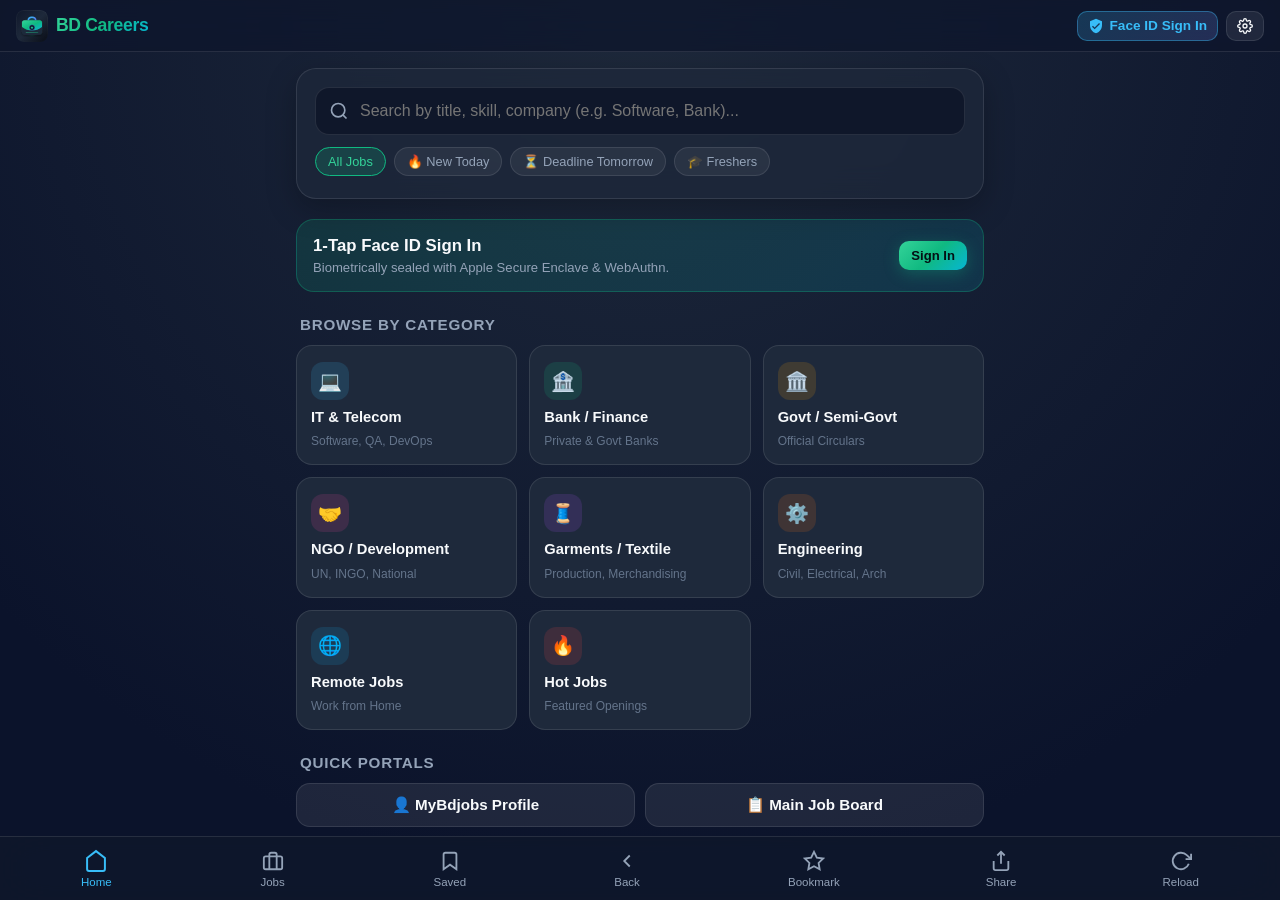
==== index.html @ 5c46d448 "feat: initial release of BD Career Hub iOS PWA with Passkey biometrics" ====
<!DOCTYPE html>
<html lang="en">
<head>
  <meta charset="UTF-8">
  <meta name="viewport" content="width=device-width, initial-scale=1.0, maximum-scale=1.0, user-scalable=no, viewport-fit=cover">
  
  <!-- Primary Meta Tags -->
  <title>BD Career Hub - BDJobs PWA</title>
  <meta name="title" content="BD Career Hub - BDJobs PWA">
  <meta name="description" content="Fast, standalone iOS Progressive Web App for BDJobs with Face ID biometric Passkey login, search filters, and offline bookmarking.">

  <!-- Apple iOS Standalone PWA Tags -->
  <meta name="apple-mobile-web-app-capable" content="yes">
  <meta name="apple-mobile-web-app-status-bar-style" content="black-translucent">
  <meta name="apple-mobile-web-app-title" content="BD Careers">
  <meta name="mobile-web-app-capable" content="yes">
  <meta name="theme-color" content="#0F172A">
  <meta name="format-detection" content="telephone=no">

  <!-- App Icons -->
  <link rel="icon" type="image/svg+xml" href="./icons/favicon.svg">
  <link rel="apple-touch-icon" href="./icons/apple-touch-icon.png">
  <link rel="apple-touch-icon" sizes="180x180" href="./icons/icon-180.png">
  <link rel="apple-touch-icon" sizes="192x192" href="./icons/icon-192.png">
  <link rel="apple-touch-icon" sizes="512x512" href="./icons/icon-512.png">
  <link rel="manifest" href="./manifest.webmanifest">

  <!-- Stylesheets -->
  <link rel="stylesheet" href="./css/app.css">
  <link rel="stylesheet" href="./css/passkey.css">
  <link rel="stylesheet" href="./css/icons.css">
</head>
<body>
  <!-- Passkey Biometric App Lock Screen Overlay -->
  <div id="passkey-lock-screen" class="passkey-lock-screen hidden">
    <div class="biometric-scanner-orb" onclick="window.appController.unlockAppWithPasskey()">
      <svg class="biometric-glyph" viewBox="0 0 256 256" fill="currentColor">
        <path d="M40 80L40 56C40 47.16 47.16 40 56 40L80 40M176 40L200 40C208.84 40 216 47.16 216 56L216 80M40 176L40 200C40 208.84 47.16 216 56 216L80 216M176 216L200 216C208.84 216 216 208.84 216 200L216 176" fill="none" stroke="currentColor" stroke-width="12" stroke-linecap="round"/>
        <line x1="88" y1="96" x2="88" y2="114" stroke="currentColor" stroke-width="10" stroke-linecap="round"/>
        <line x1="168" y1="96" x2="168" y2="114" stroke="currentColor" stroke-width="10" stroke-linecap="round"/>
        <path d="M128 104L128 140L118 140" fill="none" stroke="currentColor" stroke-width="10" stroke-linecap="round"/>
        <path d="M92 168C102 184 154 184 164 168" fill="none" stroke="currentColor" stroke-width="10" stroke-linecap="round"/>
      </svg>
    </div>
    <h2 class="lock-title">BD Career Hub Locked</h2>
    <p class="lock-subtitle">Authenticate with Apple Face ID or Passkey to access your career portal.</p>
    <button class="btn btn-primary" onclick="window.appController.unlockAppWithPasskey()">
      <span>Unlock with Face ID</span>
    </button>
  </div>

  <div class="app-container">
    <!-- Top Navigation Header -->
    <header class="app-header">
      <div class="header-left">
        <div class="app-brand-badge" onclick="window.appController.switchView('launchpad')">
          <img src="./icons/favicon.svg" alt="BD Careers" class="brand-logo-small">
          <span class="brand-title">BD Careers</span>
        </div>
      </div>
      <div class="header-right">
        <button class="header-btn header-btn-passkey" onclick="window.bdjobsAuthBridge.handle1TapPasskeyLogin()">
          <svg viewBox="0 0 24 24" width="16" height="16" fill="currentColor">
            <path d="M12 1L3 5v6c0 5.55 3.84 10.74 9 12 5.16-1.26 9-6.45 9-12V5l-9-4zm-2 16l-4-4 1.41-1.41L10 14.17l6.59-6.59L18 9l-8 8z"/>
          </svg>
          <span>Face ID Sign In</span>
        </button>
        <button class="header-btn" onclick="openSecuritySettingsModal()" title="Security & Passkeys">
          <svg viewBox="0 0 24 24" width="16" height="16" fill="none" stroke="currentColor" stroke-width="2">
            <circle cx="12" cy="12" r="3"></circle>
            <path d="M19.4 15a1.65 1.65 0 0 0 .33 1.82l.06.06a2 2 0 0 1 0 2.83 2 2 0 0 1-2.83 0l-.06-.06a1.65 1.65 0 0 0-1.82-.33 1.65 1.65 0 0 0-1 1.51V21a2 2 0 0 1-2 2 2 2 0 0 1-2-2v-.09A1.65 1.65 0 0 0 9 19.4a1.65 1.65 0 0 0-1.82.33l-.06.06a2 2 0 0 1-2.83 0 2 2 0 0 1 0-2.83l.06-.06a1.65 1.65 0 0 0 .33-1.82 1.65 1.65 0 0 0-1.51-1H3a2 2 0 0 1-2-2 2 2 0 0 1 2-2h.09A1.65 1.65 0 0 0 4.6 9a1.65 1.65 0 0 0-.33-1.82l-.06-.06a2 2 0 0 1 0-2.83 2 2 0 0 1 2.83 0l.06.06a1.65 1.65 0 0 0 1.82.33H9a1.65 1.65 0 0 0 1-1.51V3a2 2 0 0 1 2-2 2 2 0 0 1 2 2v.09a1.65 1.65 0 0 0 1 1.51 1.65 1.65 0 0 0 1.82-.33l.06-.06a2 2 0 0 1 2.83 0 2 2 0 0 1 0 2.83l-.06.06a1.65 1.65 0 0 0-.33 1.82V9a1.65 1.65 0 0 0 1.51 1H21a2 2 0 0 1 2 2 2 2 0 0 1-2 2h-.09a1.65 1.65 0 0 0-1.51 1z"></path>
          </svg>
        </button>
      </div>
    </header>

    <!-- Main Viewport Content -->
    <main class="main-viewport">
      <!-- 1. Launchpad View -->
      <section id="launchpad-view" class="view-section launchpad-container">
        <!-- iOS Installation Guide Banner (Shows when in regular Safari) -->
        <div id="ios-install-banner" class="ios-install-banner hidden">
          <div class="install-text">
            <h4>Install as iPhone App</h4>
            <p>Tap the <strong>Share</strong> button <span style="font-size:1.1rem;">􀈂</span> below and select <strong>"Add to Home Screen"</strong></p>
          </div>
          <button class="btn btn-sm btn-outline" onclick="window.pwaLifecycle.showInstallGuideModal()">Guide</button>
        </div>

        <!-- Global Search Card -->
        <div class="search-card">
          <div class="search-input-row">
            <svg class="search-icon-inside" viewBox="0 0 24 24" width="20" height="20" fill="none" stroke="currentColor" stroke-width="2">
              <circle cx="11" cy="11" r="8"></circle>
              <line x1="21" y1="21" x2="16.65" y2="16.65"></line>
            </svg>
            <input type="text" id="global-search-input" class="main-search-input" placeholder="Search by title, skill, company (e.g. Software, Bank)...">
          </div>
          
          <div class="search-filter-pills">
            <button class="filter-pill active" data-filter="all">All Jobs</button>
            <button class="filter-pill" data-filter="today">🔥 New Today</button>
            <button class="filter-pill" data-filter="deadline">⏳ Deadline Tomorrow</button>
            <button class="filter-pill" data-filter="fresher">🎓 Freshers</button>
          </div>
        </div>

        <!-- Passkey 1-Tap Login Hero Card -->
        <div class="quick-hub-banner">
          <div class="banner-text">
            <h3>1-Tap Face ID Sign In</h3>
            <p>Biometrically sealed with Apple Secure Enclave & WebAuthn.</p>
          </div>
          <button class="btn btn-sm btn-primary" onclick="window.bdjobsAuthBridge.handle1TapPasskeyLogin()">
            <span>Sign In</span>
          </button>
        </div>

        <!-- Categories Section -->
        <h3 class="section-heading">Browse by Category</h3>
        <div class="category-grid">
          <div class="category-card" data-category="it">
            <div class="cat-icon-wrap cat-it">💻</div>
            <span class="cat-name">IT & Telecom</span>
            <span class="cat-sub">Software, QA, DevOps</span>
          </div>
          <div class="category-card" data-category="bank">
            <div class="cat-icon-wrap cat-bank">🏦</div>
            <span class="cat-name">Bank / Finance</span>
            <span class="cat-sub">Private & Govt Banks</span>
          </div>
          <div class="category-card" data-category="govt">
            <div class="cat-icon-wrap cat-govt">🏛️</div>
            <span class="cat-name">Govt / Semi-Govt</span>
            <span class="cat-sub">Official Circulars</span>
          </div>
          <div class="category-card" data-category="ngo">
            <div class="cat-icon-wrap cat-ngo">🤝</div>
            <span class="cat-name">NGO / Development</span>
            <span class="cat-sub">UN, INGO, National</span>
          </div>
          <div class="category-card" data-category="garments">
            <div class="cat-icon-wrap cat-garments">🧵</div>
            <span class="cat-name">Garments / Textile</span>
            <span class="cat-sub">Production, Merchandising</span>
          </div>
          <div class="category-card" data-category="eng">
            <div class="cat-icon-wrap cat-eng">⚙️</div>
            <span class="cat-name">Engineering</span>
            <span class="cat-sub">Civil, Electrical, Arch</span>
          </div>
          <div class="category-card" data-category="remote">
            <div class="cat-icon-wrap cat-remote">🌐</div>
            <span class="cat-name">Remote Jobs</span>
            <span class="cat-sub">Work from Home</span>
          </div>
          <div class="category-card" data-category="hot">
            <div class="cat-icon-wrap cat-hot">🔥</div>
            <span class="cat-name">Hot Jobs</span>
            <span class="cat-sub">Featured Openings</span>
          </div>
        </div>

        <!-- Quick Access Hub Links -->
        <h3 class="section-heading">Quick Portals</h3>
        <div style="display: flex; gap: 10px; flex-wrap: wrap; margin-bottom: 24px;">
          <button class="btn btn-outline" style="flex: 1; min-width: 140px;" onclick="window.appController.navigateTo('https://mybdjobs.bdjobs.com/mybdjobs/')">
            👤 MyBdjobs Profile
          </button>
          <button class="btn btn-outline" style="flex: 1; min-width: 140px;" onclick="window.appController.navigateTo('https://bdjobs.com/h/jobs/')">
            📋 Main Job Board
          </button>
        </div>
      </section>

      <!-- 2. Smart Embedded Portal View (BDJobs Live Webview) -->
      <section id="portal-view" class="view-section portal-frame-container hidden">
        <div id="frame-spinner" class="frame-loading-spinner">
          <div class="spinner-ring"></div>
          <p style="font-size: 0.88rem; color: #94A3B8;">Loading BDJobs...</p>
        </div>
        <iframe id="bdjobs-frame" class="bdjobs-iframe" src="about:blank" sandbox="allow-scripts allow-same-origin allow-forms allow-popups allow-modals" allow="clipboard-read; clipboard-write"></iframe>
      </section>

      <!-- 3. Saved Jobs Bookmarks View -->
      <section id="bookmarks-view" class="view-section launchpad-container hidden">
        <div class="section-header-inline" style="display: flex; justify-content: space-between; align-items: center; margin-bottom: 16px;">
          <h2 style="font-size: 1.3rem; font-weight: 700;">Saved Bookmarks</h2>
          <span class="badge" id="saved-badge-count">0</span>
        </div>
        <div id="bookmarks-list-container" class="bookmarks-list">
          <!-- Populated by app.js -->
        </div>
      </section>
    </main>

    <!-- iOS Bottom Navigation Dock -->
    <nav class="bottom-dock">
      <button class="dock-btn active" id="dock-btn-home" onclick="window.appController.switchView('launchpad')">
        <svg viewBox="0 0 24 24" width="22" height="22" fill="none" stroke="currentColor" stroke-width="2">
          <path d="M3 9l9-7 9 7v11a2 2 0 0 1-2 2H5a2 2 0 0 1-2-2z"></path>
        </svg>
        <span>Home</span>
      </button>

      <button class="dock-btn" id="dock-btn-portal" onclick="window.appController.navigateTo('https://bdjobs.com/h/jobs/')">
        <svg viewBox="0 0 24 24" width="22" height="22" fill="none" stroke="currentColor" stroke-width="2">
          <rect x="2" y="7" width="20" height="14" rx="2" ry="2"></rect>
          <path d="M16 21V5a2 2 0 0 0-2-2h-4a2 2 0 0 0-2 2v16"></path>
        </svg>
        <span>Jobs</span>
      </button>

      <button class="dock-btn" id="dock-btn-bookmarks" onclick="window.appController.switchView('bookmarks')">
        <svg viewBox="0 0 24 24" width="22" height="22" fill="none" stroke="currentColor" stroke-width="2">
          <path d="M19 21l-7-5-7 5V5a2 2 0 0 1 2-2h10a2 2 0 0 1 2 2z"></path>
        </svg>
        <span>Saved</span>
      </button>

      <button class="dock-btn" onclick="window.appController.goBack()" title="Back">
        <svg viewBox="0 0 24 24" width="22" height="22" fill="none" stroke="currentColor" stroke-width="2">
          <polyline points="15 18 9 12 15 6"></polyline>
        </svg>
        <span>Back</span>
      </button>

      <button class="dock-btn" onclick="window.appController.saveCurrentJobBookmark()" title="Save Bookmark">
        <svg viewBox="0 0 24 24" width="22" height="22" fill="none" stroke="currentColor" stroke-width="2">
          <polygon points="12 2 15.09 8.26 22 9.27 17 14.14 18.18 21.02 12 17.77 5.82 21.02 7 14.14 2 9.27 8.91 8.26 12 2"></polygon>
        </svg>
        <span>Bookmark</span>
      </button>

      <button class="dock-btn" onclick="window.appController.shareCurrent()" title="Share">
        <svg viewBox="0 0 24 24" width="22" height="22" fill="none" stroke="currentColor" stroke-width="2">
          <path d="M4 12v8a2 2 0 0 0 2 2h12a2 2 0 0 0 2-2v-8"></path>
          <polyline points="16 6 12 2 8 6"></polyline>
          <line x1="12" y1="2" x2="12" y2="15"></line>
        </svg>
        <span>Share</span>
      </button>

      <button class="dock-btn" onclick="window.appController.reloadCurrent()" title="Reload">
        <svg viewBox="0 0 24 24" width="22" height="22" fill="none" stroke="currentColor" stroke-width="2">
          <path d="M23 4v6h-6"></path>
          <path d="M20.49 15a9 9 0 1 1-2.12-9.36L23 10"></path>
        </svg>
        <span>Reload</span>
      </button>
    </nav>
  </div>

  <!-- Modals -->

  <!-- 1. Passkey Credential Setup Modal -->
  <div id="passkey-setup-modal" class="modal-overlay hidden">
    <div class="modal-card">
      <div class="modal-header">
        <h3 class="modal-title">
          <svg viewBox="0 0 24 24" width="22" height="22" fill="#38BDF8">
            <path d="M12 1L3 5v6c0 5.55 3.84 10.74 9 12 5.16-1.26 9-6.45 9-12V5l-9-4zm-2 16l-4-4 1.41-1.41L10 14.17l6.59-6.59L18 9l-8 8z"/>
          </svg>
          Link Face ID Passkey
        </h3>
        <button class="modal-close" onclick="window.bdjobsAuthBridge.closeCredentialSetupModal()">✕</button>
      </div>
      <p style="font-size: 0.85rem; color: #94A3B8; margin-bottom: 16px; line-height: 1.45;">
        Save your MyBdjobs login once. It will be encrypted locally on your iPhone with AES-256 and sealed with Apple Face ID / Touch ID.
      </p>

      <form id="passkey-enroll-form" onsubmit="event.preventDefault(); submitPasskeyEnroll();">
        <div class="form-group">
          <label class="form-label" for="setup-bdjobs-username">BDJobs Username / Email / Mobile</label>
          <input type="text" id="setup-bdjobs-username" class="form-input" placeholder="e.g. user@email.com or 017xxxxxxxx" required autocomplete="username">
        </div>
        <div class="form-group">
          <label class="form-label" for="setup-bdjobs-password">BDJobs Password</label>
          <input type="password" id="setup-bdjobs-password" class="form-input" placeholder="••••••••" required autocomplete="current-password">
          <span class="form-hint">🔒 100% Client-Side Encryption: Never leaves your device.</span>
        </div>
        <button type="submit" class="btn btn-primary btn-full" style="margin-top: 12px;">
          <span>Register Face ID & Save</span>
        </button>
      </form>
    </div>
  </div>

  <!-- 2. Security & Passkey Management Modal -->
  <div id="security-settings-modal" class="modal-overlay hidden">
    <div class="modal-card">
      <div class="modal-header">
        <h3 class="modal-title">Security & Passkeys</h3>
        <button class="modal-close" onclick="closeSecuritySettingsModal()">✕</button>
      </div>

      <div class="form-group">
        <label class="form-label">Biometric Status</label>
        <div id="passkey-status-badge" style="font-size: 0.9rem; color: #34D399; margin-bottom: 12px;">
          <span class="status-dot green"></span> Ready
        </div>
      </div>

      <div style="display: flex; flex-direction: column; gap: 10px; margin-bottom: 18px;">
        <button class="btn btn-outline btn-full" onclick="window.bdjobsAuthBridge.openCredentialSetupModal(); closeSecuritySettingsModal();">
          🔑 Update BDJobs Credentials
        </button>
        <button class="btn btn-outline btn-full" onclick="testFaceIDBiometrics()">
          🔍 Test Face ID / Passkey
        </button>
        <button class="btn btn-outline btn-full" onclick="toggleAppLock()">
          <span id="app-lock-toggle-label">🔒 Enable App Lock</span>
        </button>
      </div>

      <p class="form-hint" style="text-align: center;">
        BD Career Hub PWA v1.0.0 • Open Source iOS Client
      </p>
    </div>
  </div>

  <!-- 3. iOS Installation Guide Modal -->
  <div id="install-guide-modal" class="modal-overlay hidden">
    <div class="modal-card">
      <div class="modal-header">
        <h3 class="modal-title">Install on iPhone</h3>
        <button class="modal-close" onclick="window.pwaLifecycle.closeInstallGuideModal()">✕</button>
      </div>
      <div style="font-size: 0.9rem; color: #CBD5E1; line-height: 1.6; display: flex; flex-direction: column; gap: 14px;">
        <div style="display: flex; gap: 12px; align-items: flex-start;">
          <span style="background: #38BDF8; color: #041014; width: 24px; height: 24px; border-radius: 50%; display: flex; align-items: center; justify-content: center; font-weight: bold; flex-shrink: 0;">1</span>
          <span>Open this page in <strong>Mobile Safari</strong> on your iPhone.</span>
        </div>
        <div style="display: flex; gap: 12px; align-items: flex-start;">
          <span style="background: #38BDF8; color: #041014; width: 24px; height: 24px; border-radius: 50%; display: flex; align-items: center; justify-content: center; font-weight: bold; flex-shrink: 0;">2</span>
          <span>Tap the <strong>Share</strong> button (the box with an upward arrow 􀈂 at the bottom of Safari).</span>
        </div>
        <div style="display: flex; gap: 12px; align-items: flex-start;">
          <span style="background: #38BDF8; color: #041014; width: 24px; height: 24px; border-radius: 50%; display: flex; align-items: center; justify-content: center; font-weight: bold; flex-shrink: 0;">3</span>
          <span>Scroll down in the share sheet and tap <strong>"Add to Home Screen"</strong>.</span>
        </div>
        <div style="display: flex; gap: 12px; align-items: flex-start;">
          <span style="background: #38BDF8; color: #041014; width: 24px; height: 24px; border-radius: 50%; display: flex; align-items: center; justify-content: center; font-weight: bold; flex-shrink: 0;">4</span>
          <span>Tap <strong>Add</strong> in the top-right corner. The app will now launch full-screen!</span>
        </div>
      </div>
      <button class="btn btn-primary btn-full" style="margin-top: 20px;" onclick="window.pwaLifecycle.closeInstallGuideModal()">
        Got It
      </button>
    </div>
  </div>

  <!-- Scripts -->
  <script src="./js/passkey.js"></script>
  <script src="./js/auth-bridge.js"></script>
  <script src="./js/app.js"></script>
  <script src="./js/pwa.js"></script>

  <script>
    // Modal Helpers
    function openSecuritySettingsModal() {
      const modal = document.getElementById('security-settings-modal');
      if (modal) {
        modal.classList.remove('hidden');
        updateSettingsUI();
      }
    }

    function closeSecuritySettingsModal() {
      const modal = document.getElementById('security-settings-modal');
      if (modal) modal.classList.add('hidden');
    }

    function updateSettingsUI() {
      const settings = window.passkeyManager.getSettings();
      const label = document.getElementById('app-lock-toggle-label');
      if (label) {
        label.textContent = settings.appLockEnabled ? '🔓 Disable App Lock' : '🔒 Enable Face ID App Lock';
      }
      window.bdjobsAuthBridge?.refreshUIState();
    }

    async function toggleAppLock() {
      const settings = window.passkeyManager.getSettings();
      if (!settings.appLockEnabled) {
        // Enrolling app lock
        try {
          if (window.passkeyManager.getPasskeys().length === 0) {
            await window.passkeyManager.registerPasskey('iPhone Face ID');
          }
          settings.appLockEnabled = true;
          window.passkeyManager.saveSettings(settings);
          window.bdjobsAuthBridge?.showToast('App Lock enabled with Face ID', 'success');
        } catch (e) {
          window.bdjobsAuthBridge?.showToast('Failed to enable Face ID Lock', 'error');
        }
      } else {
        settings.appLockEnabled = false;
        window.passkeyManager.saveSettings(settings);
        window.bdjobsAuthBridge?.showToast('App Lock disabled', 'info');
      }
      updateSettingsUI();
    }

    async function testFaceIDBiometrics() {
      try {
        const result = await window.passkeyManager.authenticatePasskey('Test Face ID / Passkey');
        if (result.success) {
          window.bdjobsAuthBridge?.showToast('🎉 Face ID verification successful!', 'success');
        }
      } catch (e) {
        window.bdjobsAuthBridge?.showToast(e.message || 'Verification cancelled', 'error');
      }
    }

    function submitPasskeyEnroll() {
      const user = document.getElementById('setup-bdjobs-username').value.trim();
      const pass = document.getElementById('setup-bdjobs-password').value;
      window.bdjobsAuthBridge.handleSaveAndEnroll(user, pass);
    }
  </script>
</body>
</html>
---- css/app.css ----
/* ==========================================================
   BD Career Hub - Core iOS PWA Styling (css/app.css)
   Tailored for iPhone Mobile Safari Standalone Mode
   ========================================================== */

:root {
  --bg-dark: #0B132B;
  --bg-surface: #0F172A;
  --bg-card: #1E293B;
  --bg-card-hover: #334155;
  --text-main: #F8FAFC;
  --text-muted: #94A3B8;
  --text-sub: #64748B;
  --primary: #10B981;
  --primary-gradient: linear-gradient(135deg, #34D399 0%, #10B981 50%, #06B6D4 100%);
  --accent: #38BDF8;
  --accent-purple: #818CF8;
  --border-glass: rgba(255, 255, 255, 0.1);
  --border-active: rgba(56, 189, 248, 0.4);
  --safe-top: env(safe-area-inset-top, 20px);
  --safe-bottom: env(safe-area-inset-bottom, 20px);
  --safe-left: env(safe-area-inset-left, 0px);
  --safe-right: env(safe-area-inset-right, 0px);
}

* {
  box-sizing: border-box;
  margin: 0;
  padding: 0;
  -webkit-font-smoothing: antialiased;
  -moz-osx-font-smoothing: grayscale;
  -webkit-tap-highlight-color: transparent;
  user-select: none;
  -webkit-user-select: none;
}

input, textarea, [contenteditable="true"] {
  user-select: text;
  -webkit-user-select: text;
}

html, body {
  width: 100%;
  height: 100%;
  overflow: hidden;
  background-color: var(--bg-dark);
  color: var(--text-main);
  font-family: -apple-system, BlinkMacSystemFont, "SF Pro Display", "SF Pro Text", "Helvetica Neue", Helvetica, Arial, sans-serif;
}

/* Base App Shell */
.app-container {
  width: 100%;
  height: 100%;
  display: flex;
  flex-direction: column;
  position: relative;
  background: radial-gradient(circle at 50% 0%, #1E293B 0%, #0B132B 80%);
}

/* ==========================================================
   Header Bar (iOS Glassmorphism with Dynamic Island padding)
   ========================================================== */
.app-header {
  width: 100%;
  padding-top: var(--safe-top);
  height: calc(var(--safe-top) + 52px);
  background: rgba(15, 23, 42, 0.82);
  backdrop-filter: blur(20px) saturate(180%);
  -webkit-backdrop-filter: blur(20px) saturate(180%);
  border-bottom: 1px solid var(--border-glass);
  display: flex;
  align-items: center;
  justify-content: space-between;
  padding-left: max(16px, var(--safe-left));
  padding-right: max(16px, var(--safe-right));
  z-index: 1000;
  position: fixed;
  top: 0;
  left: 0;
  right: 0;
}

.header-left {
  display: flex;
  align-items: center;
  gap: 10px;
}

.app-brand-badge {
  display: flex;
  align-items: center;
  gap: 8px;
  cursor: pointer;
}

.brand-title {
  font-size: 1.1rem;
  font-weight: 700;
  letter-spacing: -0.02em;
  background: var(--primary-gradient);
  -webkit-background-clip: text;
  -webkit-text-fill-color: transparent;
}

.header-right {
  display: flex;
  align-items: center;
  gap: 8px;
}

.header-btn {
  background: rgba(255, 255, 255, 0.08);
  border: 1px solid var(--border-glass);
  color: var(--text-main);
  border-radius: 10px;
  padding: 6px 10px;
  font-size: 0.85rem;
  font-weight: 600;
  display: flex;
  align-items: center;
  gap: 6px;
  cursor: pointer;
  transition: all 0.2s;
}

.header-btn:active {
  transform: scale(0.95);
  background: rgba(255, 255, 255, 0.15);
}

.header-btn-passkey {
  background: linear-gradient(135deg, rgba(56, 189, 248, 0.2) 0%, rgba(129, 140, 248, 0.2) 100%);
  border-color: rgba(56, 189, 248, 0.4);
  color: #38BDF8;
}

/* ==========================================================
   Main View Containers (Launchpad & Smart Portal View)
   ========================================================== */
.main-viewport {
  flex: 1;
  margin-top: calc(var(--safe-top) + 52px);
  margin-bottom: calc(var(--safe-bottom) + 64px);
  overflow-y: auto;
  overflow-x: hidden;
  -webkit-overflow-scrolling: touch;
  position: relative;
}

.view-section {
  width: 100%;
  height: 100%;
}

.view-section.hidden {
  display: none !important;
}

/* Launchpad Screen */
.launchpad-container {
  padding: 16px max(16px, var(--safe-right)) 32px max(16px, var(--safe-left));
  max-width: 720px;
  margin: 0 auto;
}

/* Search Bar Card */
.search-card {
  background: rgba(30, 41, 59, 0.7);
  backdrop-filter: blur(16px);
  -webkit-backdrop-filter: blur(16px);
  border: 1px solid var(--border-glass);
  border-radius: 20px;
  padding: 18px;
  margin-bottom: 20px;
  box-shadow: 0 10px 30px rgba(0, 0, 0, 0.25);
}

.search-input-row {
  position: relative;
  display: flex;
  align-items: center;
  margin-bottom: 12px;
}

.search-icon-inside {
  position: absolute;
  left: 14px;
  color: var(--text-muted);
  pointer-events: none;
}

.main-search-input {
  width: 100%;
  background: var(--bg-surface);
  border: 1px solid var(--border-glass);
  border-radius: 14px;
  padding: 14px 14px 14px 44px;
  color: var(--text-main);
  font-size: 1rem;
  outline: none;
  transition: all 0.2s;
}

.main-search-input:focus {
  border-color: var(--accent);
  box-shadow: 0 0 0 3px rgba(56, 189, 248, 0.2);
}

.search-filter-pills {
  display: flex;
  gap: 8px;
  overflow-x: auto;
  padding-bottom: 4px;
  -webkit-overflow-scrolling: touch;
  scrollbar-width: none;
}
.search-filter-pills::-webkit-scrollbar { display: none; }

.filter-pill {
  background: rgba(255, 255, 255, 0.06);
  border: 1px solid var(--border-glass);
  color: var(--text-muted);
  border-radius: 20px;
  padding: 6px 12px;
  font-size: 0.8rem;
  font-weight: 500;
  white-space: nowrap;
  cursor: pointer;
  transition: all 0.2s;
}

.filter-pill.active {
  background: rgba(16, 185, 129, 0.2);
  border-color: var(--primary);
  color: #34D399;
}

/* Quick Hub Quicklinks / Stats Banner */
.quick-hub-banner {
  background: linear-gradient(135deg, rgba(16, 185, 129, 0.15) 0%, rgba(6, 182, 212, 0.15) 100%);
  border: 1px solid rgba(16, 185, 129, 0.3);
  border-radius: 18px;
  padding: 16px;
  margin-bottom: 24px;
  display: flex;
  align-items: center;
  justify-content: space-between;
}

.banner-text h3 {
  font-size: 1.05rem;
  font-weight: 700;
  margin-bottom: 4px;
}
.banner-text p {
  font-size: 0.82rem;
  color: var(--text-muted);
}

/* Categories Grid */
.section-heading {
  font-size: 0.95rem;
  font-weight: 700;
  text-transform: uppercase;
  letter-spacing: 0.05em;
  color: var(--text-muted);
  margin-bottom: 12px;
  padding-left: 4px;
}

.category-grid {
  display: grid;
  grid-template-columns: repeat(2, 1fr);
  gap: 12px;
  margin-bottom: 24px;
}

@media (min-width: 480px) {
  .category-grid {
    grid-template-columns: repeat(3, 1fr);
  }
}

.category-card {
  background: var(--bg-card);
  border: 1px solid var(--border-glass);
  border-radius: 16px;
  padding: 16px 14px;
  display: flex;
  flex-direction: column;
  gap: 8px;
  cursor: pointer;
  transition: all 0.2s cubic-bezier(0.16, 1, 0.3, 1);
  text-align: left;
}

.category-card:active {
  transform: scale(0.96);
  background: var(--bg-card-hover);
}

.cat-icon-wrap {
  width: 38px;
  height: 38px;
  border-radius: 12px;
  display: flex;
  align-items: center;
  justify-content: center;
  font-size: 1.2rem;
}

.cat-it { background: rgba(56, 189, 248, 0.15); color: #38BDF8; }
.cat-bank { background: rgba(16, 185, 129, 0.15); color: #34D399; }
.cat-govt { background: rgba(245, 158, 11, 0.15); color: #FBBF24; }
.cat-ngo { background: rgba(236, 72, 153, 0.15); color: #F472B6; }
.cat-garments { background: rgba(168, 85, 247, 0.15); color: #C084FC; }
.cat-eng { background: rgba(249, 115, 22, 0.15); color: #FB923C; }
.cat-remote { background: rgba(14, 165, 233, 0.15); color: #38BDF8; }
.cat-hot { background: rgba(239, 68, 68, 0.15); color: #F87171; }

.cat-name {
  font-size: 0.92rem;
  font-weight: 600;
  color: var(--text-main);
  line-height: 1.25;
}

.cat-sub {
  font-size: 0.75rem;
  color: var(--text-sub);
}

/* ==========================================================
   Smart Embedded Portal Viewer (BDJobs iframe container)
   ========================================================== */
.portal-frame-container {
  width: 100%;
  height: 100%;
  position: relative;
  background: #FFFFFF;
}

.bdjobs-iframe {
  width: 100%;
  height: 100%;
  border: none;
  background: #FFFFFF;
}

/* Loading Overlay for Frame */
.frame-loading-spinner {
  position: absolute;
  inset: 0;
  background: var(--bg-dark);
  display: flex;
  flex-direction: column;
  align-items: center;
  justify-content: center;
  z-index: 50;
  transition: opacity 0.3s;
}

.frame-loading-spinner.hidden {
  opacity: 0;
  pointer-events: none;
}

.spinner-ring {
  width: 44px;
  height: 44px;
  border: 3px solid rgba(56, 189, 248, 0.2);
  border-top-color: var(--accent);
  border-radius: 50%;
  animation: spin 0.8s linear infinite;
  margin-bottom: 16px;
}

@keyframes spin {
  to { transform: rotate(360deg); }
}

/* ==========================================================
   iOS Bottom Navigation Dock (Dedicated On-Screen Controls)
   ========================================================== */
.bottom-dock {
  position: fixed;
  bottom: 0;
  left: 0;
  right: 0;
  height: calc(var(--safe-bottom) + 64px);
  padding-bottom: var(--safe-bottom);
  background: rgba(15, 23, 42, 0.88);
  backdrop-filter: blur(24px) saturate(180%);
  -webkit-backdrop-filter: blur(24px) saturate(180%);
  border-top: 1px solid var(--border-glass);
  display: flex;
  align-items: center;
  justify-content: space-around;
  padding-left: max(8px, var(--safe-left));
  padding-right: max(8px, var(--safe-right));
  z-index: 1000;
}

.dock-btn {
  background: none;
  border: none;
  color: var(--text-muted);
  display: flex;
  flex-direction: column;
  align-items: center;
  justify-content: center;
  gap: 4px;
  padding: 8px 12px;
  font-size: 0.72rem;
  font-weight: 500;
  cursor: pointer;
  transition: all 0.2s;
  border-radius: 12px;
  min-width: 54px;
}

.dock-btn svg {
  transition: transform 0.2s;
}

.dock-btn:active {
  transform: scale(0.9);
  color: var(--text-main);
}

.dock-btn.active {
  color: var(--accent);
}

.dock-btn.active svg {
  transform: scale(1.08);
}

/* Install PWA Prompt Banner (For Mobile Safari non-standalone) */
.ios-install-banner {
  background: rgba(30, 41, 59, 0.9);
  backdrop-filter: blur(16px);
  border: 1px solid rgba(56, 189, 248, 0.3);
  border-radius: 18px;
  padding: 14px 16px;
  margin-bottom: 20px;
  display: flex;
  align-items: center;
  justify-content: space-between;
  gap: 12px;
  animation: fadeIn 0.4s ease-out;
}

.ios-install-banner.hidden {
  display: none !important;
}

.install-text h4 {
  font-size: 0.9rem;
  font-weight: 700;
  color: #38BDF8;
  margin-bottom: 2px;
}

.install-text p {
  font-size: 0.78rem;
  color: var(--text-muted);
}

/* Button Presets */
.btn {
  display: inline-flex;
  align-items: center;
  justify-content: center;
  gap: 8px;
  padding: 12px 20px;
  border-radius: 14px;
  font-size: 0.95rem;
  font-weight: 600;
  cursor: pointer;
  border: none;
  transition: all 0.2s;
  text-decoration: none;
}

.btn-primary {
  background: var(--primary-gradient);
  color: #041014;
  box-shadow: 0 4px 16px rgba(16, 185, 129, 0.3);
}

.btn-primary:active {
  transform: scale(0.97);
  box-shadow: 0 2px 8px rgba(16, 185, 129, 0.2);
}

.btn-outline {
  background: rgba(255, 255, 255, 0.08);
  border: 1px solid var(--border-glass);
  color: var(--text-main);
}

.btn-sm {
  padding: 7px 12px;
  font-size: 0.82rem;
  border-radius: 10px;
}

.btn-full {
  width: 100%;
}

/* Bookmarks List */
.bookmarks-list {
  display: flex;
  flex-direction: column;
  gap: 12px;
  margin-top: 16px;
}

.bookmark-item {
  background: var(--bg-card);
  border: 1px solid var(--border-glass);
  border-radius: 16px;
  padding: 14px 16px;
  display: flex;
  align-items: center;
  justify-content: space-between;
  gap: 12px;
}

.job-title {
  font-size: 0.95rem;
  font-weight: 600;
  color: var(--text-main);
  margin-bottom: 2px;
}

.company-name {
  font-size: 0.82rem;
  color: #38BDF8;
}

.job-meta {
  font-size: 0.74rem;
  color: var(--text-sub);
}

.badge {
  background: rgba(56, 189, 248, 0.2);
  color: #38BDF8;
  padding: 2px 8px;
  border-radius: 10px;
  font-size: 0.75rem;
  font-weight: 600;
}

.empty-state {
  padding: 32px 16px;
  text-align: center;
  color: var(--text-sub);
  font-size: 0.88rem;
}
---- css/passkey.css ----
/* ==========================================================
   BD Career Hub - Passkey & Biometric Styles (css/passkey.css)
   Apple HIG inspired Face ID sheets, quickfill bar & dialogs
   ========================================================== */

/* Fullscreen Passkey App Lock Screen */
.passkey-lock-screen {
  position: fixed;
  inset: 0;
  z-index: 99999;
  background: radial-gradient(circle at 50% 30%, #1E293B 0%, #0F172A 60%, #050811 100%);
  display: flex;
  flex-direction: column;
  align-items: center;
  justify-content: center;
  padding: 24px;
  text-align: center;
  transition: opacity 0.3s cubic-bezier(0.4, 0, 0.2, 1), visibility 0.3s;
}

.passkey-lock-screen.hidden {
  opacity: 0;
  visibility: hidden;
  pointer-events: none;
}

/* Face ID Biometric Glyph with Pulse Animation */
.biometric-scanner-orb {
  position: relative;
  width: 110px;
  height: 110px;
  border-radius: 32px;
  background: rgba(30, 41, 59, 0.8);
  border: 1.5px solid rgba(56, 189, 248, 0.3);
  display: flex;
  align-items: center;
  justify-content: center;
  margin-bottom: 28px;
  box-shadow: 0 0 40px rgba(16, 185, 129, 0.15), inset 0 1px 1px rgba(255, 255, 255, 0.2);
  cursor: pointer;
  -webkit-tap-highlight-color: transparent;
}

.biometric-scanner-orb::before {
  content: '';
  position: absolute;
  inset: -6px;
  border-radius: 38px;
  border: 2px solid transparent;
  border-top-color: #38BDF8;
  border-right-color: #34D399;
  animation: orbSpin 3s linear infinite;
  opacity: 0.7;
}

@keyframes orbSpin {
  0% { transform: rotate(0deg); }
  100% { transform: rotate(360deg); }
}

.biometric-glyph {
  width: 58px;
  height: 58px;
  color: #38BDF8;
  animation: glyphPulse 2s ease-in-out infinite alternate;
}

@keyframes glyphPulse {
  0% { transform: scale(0.96); opacity: 0.85; }
  100% { transform: scale(1.04); opacity: 1; filter: drop-shadow(0 0 12px rgba(56, 189, 248, 0.6)); }
}

.lock-title {
  font-size: 1.5rem;
  font-weight: 700;
  color: #F8FAFC;
  margin: 0 0 8px 0;
  letter-spacing: -0.02em;
}

.lock-subtitle {
  font-size: 0.95rem;
  color: #94A3B8;
  margin: 0 0 32px 0;
  max-width: 280px;
  line-height: 1.45;
}

/* Floating iOS QuickFill Credential HUD */
.ios-quickfill-bar {
  position: fixed;
  bottom: calc(env(safe-area-inset-bottom, 20px) + 72px);
  left: 12px;
  right: 12px;
  z-index: 9000;
  background: rgba(15, 23, 42, 0.92);
  backdrop-filter: blur(24px) saturate(180%);
  -webkit-backdrop-filter: blur(24px) saturate(180%);
  border: 1px solid rgba(56, 189, 248, 0.35);
  border-radius: 20px;
  padding: 12px 16px;
  box-shadow: 0 12px 36px rgba(0, 0, 0, 0.5), 0 0 20px rgba(16, 185, 129, 0.2);
  animation: slideUpBar 0.35s cubic-bezier(0.16, 1, 0.3, 1);
}

@keyframes slideUpBar {
  from { transform: translateY(100%) scale(0.95); opacity: 0; }
  to { transform: translateY(0) scale(1); opacity: 1; }
}

.quickfill-header {
  display: flex;
  align-items: center;
  justify-content: space-between;
  margin-bottom: 10px;
}

.quickfill-badge {
  display: inline-flex;
  align-items: center;
  gap: 6px;
  font-size: 0.75rem;
  font-weight: 600;
  color: #34D399;
  text-transform: uppercase;
  letter-spacing: 0.04em;
}

.quickfill-close {
  background: none;
  border: none;
  color: #94A3B8;
  font-size: 1.1rem;
  cursor: pointer;
  padding: 2px 6px;
  border-radius: 50%;
}

.quickfill-actions {
  display: flex;
  gap: 8px;
  flex-wrap: wrap;
}

.btn-quickfill {
  flex: 1;
  min-width: 120px;
  background: rgba(30, 41, 59, 0.9);
  color: #E2E8F0;
  border: 1px solid rgba(255, 255, 255, 0.12);
  border-radius: 12px;
  padding: 9px 12px;
  font-size: 0.85rem;
  display: flex;
  align-items: center;
  justify-content: center;
  cursor: pointer;
  transition: all 0.2s;
}

.btn-quickfill:active {
  background: #334155;
  transform: scale(0.97);
}

/* Modals & Dialogs */
.modal-overlay {
  position: fixed;
  inset: 0;
  z-index: 10000;
  background: rgba(0, 0, 0, 0.7);
  backdrop-filter: blur(12px);
  -webkit-backdrop-filter: blur(12px);
  display: flex;
  align-items: center;
  justify-content: center;
  padding: 16px;
  animation: fadeIn 0.2s ease-out;
}

.modal-overlay.hidden {
  display: none !important;
}

.modal-card {
  width: 100%;
  max-width: 440px;
  background: #1E293B;
  border: 1px solid rgba(255, 255, 255, 0.12);
  border-radius: 24px;
  padding: 24px;
  box-shadow: 0 20px 48px rgba(0, 0, 0, 0.6);
  max-height: 90vh;
  overflow-y: auto;
  -webkit-overflow-scrolling: touch;
}

.modal-header {
  display: flex;
  align-items: center;
  justify-content: space-between;
  margin-bottom: 16px;
}

.modal-title {
  font-size: 1.25rem;
  font-weight: 700;
  color: #F8FAFC;
  display: flex;
  align-items: center;
  gap: 10px;
}

.modal-close {
  background: rgba(255, 255, 255, 0.08);
  border: none;
  color: #94A3B8;
  width: 32px;
  height: 32px;
  border-radius: 50%;
  cursor: pointer;
  display: flex;
  align-items: center;
  justify-content: center;
  font-size: 1rem;
}

/* Form Styles */
.form-group {
  margin-bottom: 16px;
  text-align: left;
}

.form-label {
  display: block;
  font-size: 0.85rem;
  font-weight: 600;
  color: #CBD5E1;
  margin-bottom: 6px;
}

.form-input {
  width: 100%;
  background: #0F172A;
  border: 1px solid rgba(255, 255, 255, 0.15);
  border-radius: 12px;
  padding: 12px 14px;
  color: #F8FAFC;
  font-size: 0.95rem;
  box-sizing: border-box;
  outline: none;
  transition: border-color 0.2s, box-shadow 0.2s;
}

.form-input:focus {
  border-color: #38BDF8;
  box-shadow: 0 0 0 3px rgba(56, 189, 248, 0.2);
}

.form-hint {
  font-size: 0.75rem;
  color: #64748B;
  margin-top: 4px;
  line-height: 1.4;
}

/* Toast Notifications */
.toast-container {
  position: fixed;
  top: calc(env(safe-area-inset-top, 20px) + 60px);
  left: 50%;
  transform: translateX(-50%);
  z-index: 100000;
  display: flex;
  flex-direction: column;
  gap: 8px;
  pointer-events: none;
  width: calc(100% - 32px);
  max-width: 360px;
}

.toast-item {
  background: rgba(15, 23, 42, 0.94);
  backdrop-filter: blur(16px);
  border-radius: 16px;
  padding: 12px 16px;
  display: flex;
  align-items: center;
  gap: 12px;
  color: #F8FAFC;
  font-size: 0.88rem;
  box-shadow: 0 10px 30px rgba(0, 0, 0, 0.4);
  opacity: 0;
  transform: translateY(-12px) scale(0.96);
  transition: all 0.25s cubic-bezier(0.16, 1, 0.3, 1);
}

.toast-item.toast-show {
  opacity: 1;
  transform: translateY(0) scale(1);
}

.toast-success { border: 1px solid rgba(16, 185, 129, 0.4); }
.toast-error { border: 1px solid rgba(239, 68, 68, 0.4); }
.toast-info { border: 1px solid rgba(56, 189, 248, 0.4); }

.toast-icon {
  font-weight: bold;
  font-size: 1rem;
}
.toast-success .toast-icon { color: #34D399; }
.toast-error .toast-icon { color: #F87171; }
.toast-info .toast-icon { color: #38BDF8; }
---- css/icons.css ----
/* ==========================================================
   BD Career Hub - Icon Utilities & Glyphs (css/icons.css)
   ========================================================== */

.icon {
  display: inline-block;
  width: 1.25em;
  height: 1.25em;
  vertical-align: -0.15em;
  fill: currentColor;
}

.brand-logo-small {
  width: 32px;
  height: 32px;
  border-radius: 8px;
}

.status-dot {
  display: inline-block;
  width: 8px;
  height: 8px;
  border-radius: 50%;
  margin-right: 4px;
}

.status-dot.green {
  background-color: #10B981;
  box-shadow: 0 0 8px #10B981;
}

.status-dot.orange {
  background-color: #F59E0B;
  box-shadow: 0 0 8px #F59E0B;
}

.status-dot.blue {
  background-color: #38BDF8;
  box-shadow: 0 0 8px #38BDF8;
}
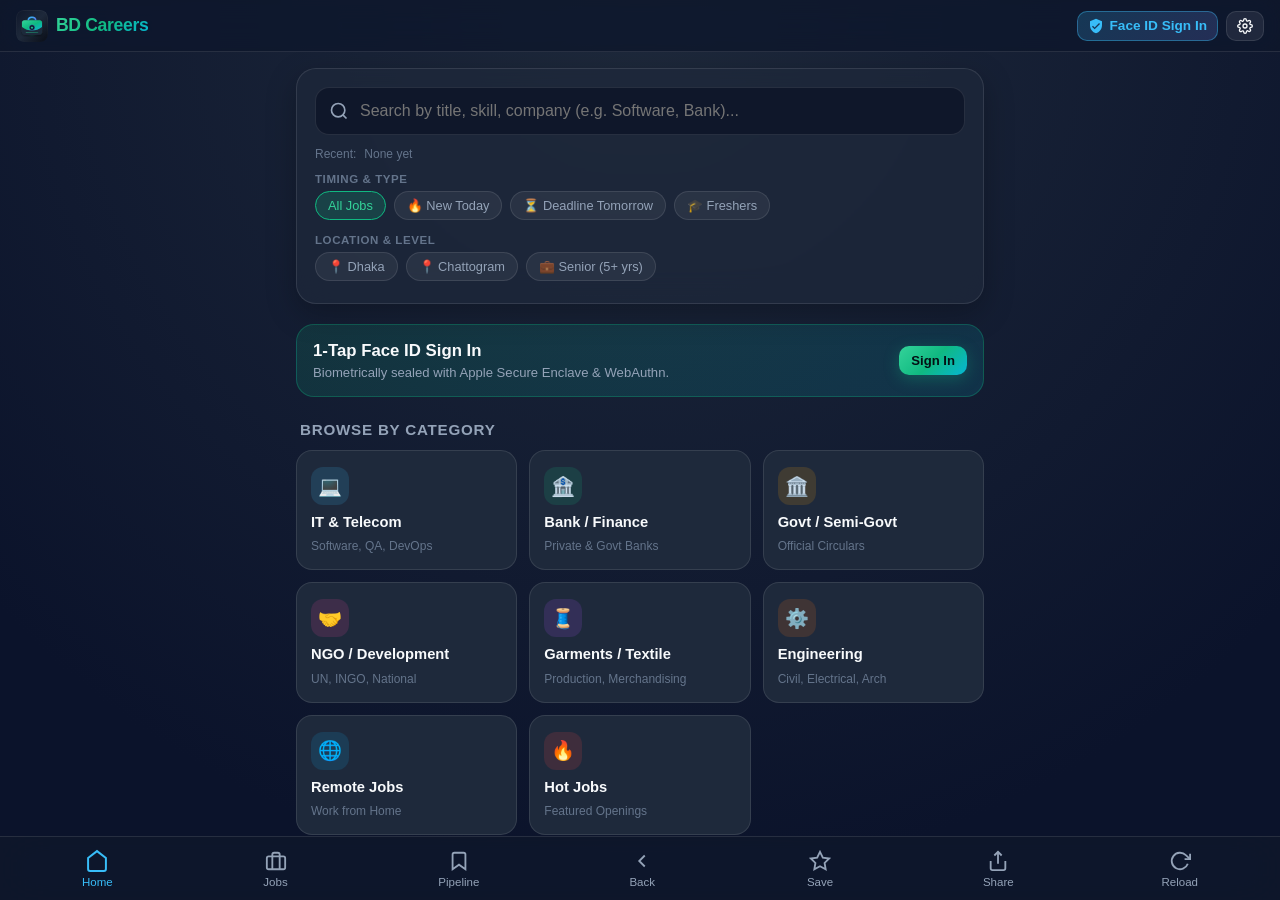
==== commit 81ae91bc: "feat: enhance iOS PWA with career pipeline, notes, search history, progress bar, minimizable Face ID" ====
--- a/index.html
+++ b/index.html
@@ -7,7 +7,7 @@
   <!-- Primary Meta Tags -->
   <title>BD Career Hub - BDJobs PWA</title>
   <meta name="title" content="BD Career Hub - BDJobs PWA">
-  <meta name="description" content="Fast, standalone iOS Progressive Web App for BDJobs with Face ID biometric Passkey login, search filters, and offline bookmarking.">
+  <meta name="description" content="Fast, standalone iOS Progressive Web App for BDJobs with Face ID biometric Passkey login, search filters, application pipeline, and offline bookmarking.">
 
   <!-- Apple iOS Standalone PWA Tags -->
   <meta name="apple-mobile-web-app-capable" content="yes">
@@ -31,6 +31,9 @@
   <link rel="stylesheet" href="./css/icons.css">
 </head>
 <body>
+  <!-- Top Animated Loading Bar -->
+  <div id="top-progress-bar" class="top-progress-bar"></div>
+
   <!-- Passkey Biometric App Lock Screen Overlay -->
   <div id="passkey-lock-screen" class="passkey-lock-screen hidden">
     <div class="biometric-scanner-orb" onclick="window.appController.unlockAppWithPasskey()">
@@ -44,9 +47,15 @@
     </div>
     <h2 class="lock-title">BD Career Hub Locked</h2>
     <p class="lock-subtitle">Authenticate with Apple Face ID or Passkey to access your career portal.</p>
-    <button class="btn btn-primary" onclick="window.appController.unlockAppWithPasskey()">
-      <span>Unlock with Face ID</span>
-    </button>
+    
+    <div style="display: flex; gap: 10px; flex-direction: column; width: 100%; max-width: 280px;">
+      <button class="btn btn-primary btn-full" onclick="window.appController.unlockAppWithPasskey()">
+        <span>Unlock with Face ID</span>
+      </button>
+      <button class="btn btn-outline btn-full btn-sm" onclick="promptPINUnlock()">
+        <span>Use Security PIN</span>
+      </button>
+    </div>
   </div>
 
   <div class="app-container">
@@ -65,7 +74,7 @@
           </svg>
           <span>Face ID Sign In</span>
         </button>
-        <button class="header-btn" onclick="openSecuritySettingsModal()" title="Security & Passkeys">
+        <button class="header-btn" onclick="openSecuritySettingsModal()" title="Settings & Security">
           <svg viewBox="0 0 24 24" width="16" height="16" fill="none" stroke="currentColor" stroke-width="2">
             <circle cx="12" cy="12" r="3"></circle>
             <path d="M19.4 15a1.65 1.65 0 0 0 .33 1.82l.06.06a2 2 0 0 1 0 2.83 2 2 0 0 1-2.83 0l-.06-.06a1.65 1.65 0 0 0-1.82-.33 1.65 1.65 0 0 0-1 1.51V21a2 2 0 0 1-2 2 2 2 0 0 1-2-2v-.09A1.65 1.65 0 0 0 9 19.4a1.65 1.65 0 0 0-1.82.33l-.06.06a2 2 0 0 1-2.83 0 2 2 0 0 1 0-2.83l.06-.06a1.65 1.65 0 0 0 .33-1.82 1.65 1.65 0 0 0-1.51-1H3a2 2 0 0 1-2-2 2 2 0 0 1 2-2h.09A1.65 1.65 0 0 0 4.6 9a1.65 1.65 0 0 0-.33-1.82l-.06-.06a2 2 0 0 1 0-2.83 2 2 0 0 1 2.83 0l.06.06a1.65 1.65 0 0 0 1.82.33H9a1.65 1.65 0 0 0 1-1.51V3a2 2 0 0 1 2-2 2 2 0 0 1 2 2v.09a1.65 1.65 0 0 0 1 1.51 1.65 1.65 0 0 0 1.82-.33l.06-.06a2 2 0 0 1 2.83 0 2 2 0 0 1 0 2.83l-.06.06a1.65 1.65 0 0 0-.33 1.82V9a1.65 1.65 0 0 0 1.51 1H21a2 2 0 0 1 2 2 2 2 0 0 1-2 2h-.09a1.65 1.65 0 0 0-1.51 1z"></path>
@@ -78,11 +87,11 @@
     <main class="main-viewport">
       <!-- 1. Launchpad View -->
       <section id="launchpad-view" class="view-section launchpad-container">
-        <!-- iOS Installation Guide Banner (Shows when in regular Safari) -->
+        <!-- iOS Installation Guide Banner -->
         <div id="ios-install-banner" class="ios-install-banner hidden">
           <div class="install-text">
             <h4>Install as iPhone App</h4>
-            <p>Tap the <strong>Share</strong> button <span style="font-size:1.1rem;">􀈂</span> below and select <strong>"Add to Home Screen"</strong></p>
+            <p>Tap <strong>Share</strong> 􀈂 below and select <strong>"Add to Home Screen"</strong></p>
           </div>
           <button class="btn btn-sm btn-outline" onclick="window.pwaLifecycle.showInstallGuideModal()">Guide</button>
         </div>
@@ -97,11 +106,23 @@
             <input type="text" id="global-search-input" class="main-search-input" placeholder="Search by title, skill, company (e.g. Software, Bank)...">
           </div>
           
+          <!-- Recent Searches List -->
+          <div id="recent-searches-list" class="recent-searches-row"></div>
+
+          <!-- Quick Filters -->
+          <div class="filter-group-title">Timing & Type</div>
           <div class="search-filter-pills">
             <button class="filter-pill active" data-filter="all">All Jobs</button>
             <button class="filter-pill" data-filter="today">🔥 New Today</button>
             <button class="filter-pill" data-filter="deadline">⏳ Deadline Tomorrow</button>
             <button class="filter-pill" data-filter="fresher">🎓 Freshers</button>
+          </div>
+
+          <div class="filter-group-title">Location & Level</div>
+          <div class="search-filter-pills">
+            <button class="filter-pill" data-filter="dhaka">📍 Dhaka</button>
+            <button class="filter-pill" data-filter="chattogram">📍 Chattogram</button>
+            <button class="filter-pill" data-filter="senior">💼 Senior (5+ yrs)</button>
           </div>
         </div>
 
@@ -171,6 +192,13 @@
             📋 Main Job Board
           </button>
         </div>
+
+        <!-- Footer Notice -->
+        <div style="text-align: center; padding-top: 12px;">
+          <button class="btn btn-sm btn-outline" style="font-size: 0.76rem; border: none; color: #64748B;" onclick="openAboutModal()">
+            ⚖️ About & Open Source Legal Notice
+          </button>
+        </div>
       </section>
 
       <!-- 2. Smart Embedded Portal View (BDJobs Live Webview) -->
@@ -182,12 +210,23 @@
         <iframe id="bdjobs-frame" class="bdjobs-iframe" src="about:blank" sandbox="allow-scripts allow-same-origin allow-forms allow-popups allow-modals" allow="clipboard-read; clipboard-write"></iframe>
       </section>
 
-      <!-- 3. Saved Jobs Bookmarks View -->
+      <!-- 3. Saved Jobs Bookmarks & Application Tracker View -->
       <section id="bookmarks-view" class="view-section launchpad-container hidden">
-        <div class="section-header-inline" style="display: flex; justify-content: space-between; align-items: center; margin-bottom: 16px;">
-          <h2 style="font-size: 1.3rem; font-weight: 700;">Saved Bookmarks</h2>
+        <div class="section-header-inline" style="display: flex; justify-content: space-between; align-items: center; margin-bottom: 12px;">
+          <h2 style="font-size: 1.3rem; font-weight: 700;">Career Pipeline</h2>
           <span class="badge" id="saved-badge-count">0</span>
         </div>
+
+        <!-- Pipeline Status Tabs -->
+        <div class="pipeline-tabs">
+          <button class="pipeline-tab active" id="tab-all" onclick="window.appController.filterPipelineTab('all')">All</button>
+          <button class="pipeline-tab" id="tab-saved" onclick="window.appController.filterPipelineTab('saved')">📁 Saved</button>
+          <button class="pipeline-tab" id="tab-applied" onclick="window.appController.filterPipelineTab('applied')">📝 Applied</button>
+          <button class="pipeline-tab" id="tab-interview" onclick="window.appController.filterPipelineTab('interview')">💬 Interview</button>
+          <button class="pipeline-tab" id="tab-offer" onclick="window.appController.filterPipelineTab('offer')">🎉 Offer</button>
+          <button class="pipeline-tab" id="tab-archived" onclick="window.appController.filterPipelineTab('archived')">📦 Archived</button>
+        </div>
+
         <div id="bookmarks-list-container" class="bookmarks-list">
           <!-- Populated by app.js -->
         </div>
@@ -215,7 +254,7 @@
         <svg viewBox="0 0 24 24" width="22" height="22" fill="none" stroke="currentColor" stroke-width="2">
           <path d="M19 21l-7-5-7 5V5a2 2 0 0 1 2-2h10a2 2 0 0 1 2 2z"></path>
         </svg>
-        <span>Saved</span>
+        <span>Pipeline</span>
       </button>
 
       <button class="dock-btn" onclick="window.appController.goBack()" title="Back">
@@ -229,7 +268,7 @@
         <svg viewBox="0 0 24 24" width="22" height="22" fill="none" stroke="currentColor" stroke-width="2">
           <polygon points="12 2 15.09 8.26 22 9.27 17 14.14 18.18 21.02 12 17.77 5.82 21.02 7 14.14 2 9.27 8.91 8.26 12 2"></polygon>
         </svg>
-        <span>Bookmark</span>
+        <span>Save</span>
       </button>
 
       <button class="dock-btn" onclick="window.appController.shareCurrent()" title="Share">
@@ -266,7 +305,7 @@
         <button class="modal-close" onclick="window.bdjobsAuthBridge.closeCredentialSetupModal()">✕</button>
       </div>
       <p style="font-size: 0.85rem; color: #94A3B8; margin-bottom: 16px; line-height: 1.45;">
-        Save your MyBdjobs login once. It will be encrypted locally on your iPhone with AES-256 and sealed with Apple Face ID / Touch ID.
+        Save your MyBdjobs login once. It will be encrypted locally on your iPhone with AES-256 and sealed with Apple Face ID.
       </p>
 
       <form id="passkey-enroll-form" onsubmit="event.preventDefault(); submitPasskeyEnroll();">
@@ -286,7 +325,7 @@
     </div>
   </div>
 
-  <!-- 2. Security & Passkey Management Modal -->
+  <!-- 2. Security & Passkey Settings Modal -->
   <div id="security-settings-modal" class="modal-overlay hidden">
     <div class="modal-card">
       <div class="modal-header">
@@ -301,6 +340,17 @@
         </div>
       </div>
 
+      <div class="form-group">
+        <label class="form-label">Auto-Lock Timer</label>
+        <select id="auto-lock-select" class="form-select" onchange="changeAutoLockTimer(this.value)">
+          <option value="0">Immediately on Leaving App</option>
+          <option value="1">After 1 Minute</option>
+          <option value="5" selected>After 5 Minutes</option>
+          <option value="15">After 15 Minutes</option>
+          <option value="-1">Never</option>
+        </select>
+      </div>
+
       <div style="display: flex; flex-direction: column; gap: 10px; margin-bottom: 18px;">
         <button class="btn btn-outline btn-full" onclick="window.bdjobsAuthBridge.openCredentialSetupModal(); closeSecuritySettingsModal();">
           🔑 Update BDJobs Credentials
@@ -308,18 +358,48 @@
         <button class="btn btn-outline btn-full" onclick="testFaceIDBiometrics()">
           🔍 Test Face ID / Passkey
         </button>
+        <button class="btn btn-outline btn-full" onclick="enrollPINFallback()">
+          🔢 Setup Security PIN Fallback
+        </button>
         <button class="btn btn-outline btn-full" onclick="toggleAppLock()">
           <span id="app-lock-toggle-label">🔒 Enable App Lock</span>
         </button>
       </div>
 
       <p class="form-hint" style="text-align: center;">
-        BD Career Hub PWA v1.0.0 • Open Source iOS Client
+        BD Career Hub PWA v1.1.0 • Open Source iOS Client
       </p>
     </div>
   </div>
 
-  <!-- 3. iOS Installation Guide Modal -->
+  <!-- 3. About & Open Source Legal Notice Modal -->
+  <div id="about-legal-modal" class="modal-overlay hidden">
+    <div class="modal-card">
+      <div class="modal-header">
+        <h3 class="modal-title">About BD Career Hub</h3>
+        <button class="modal-close" onclick="closeAboutModal()">✕</button>
+      </div>
+      <div style="font-size: 0.88rem; color: #CBD5E1; line-height: 1.6; display: flex; flex-direction: column; gap: 12px;">
+        <p><strong>BD Career Hub</strong> is a free, independent, open-source Progressive Web App designed to provide a fast, standalone iOS experience for job seekers.</p>
+        
+        <div style="background: rgba(15, 23, 42, 0.8); border: 1px solid rgba(255,255,255,0.1); border-radius: 12px; padding: 12px;">
+          <h4 style="font-size: 0.82rem; color: #38BDF8; margin-bottom: 4px; text-transform: uppercase;">Legal Notice & Disclaimer</h4>
+          <p style="font-size: 0.78rem; color: #94A3B8;">
+            This application is an independent client wrapper and is not affiliated, associated, authorized, endorsed by, or in any way officially connected with BDJobs.com Ltd. All trademarks and brand names are the property of their respective owners.
+          </p>
+        </div>
+
+        <p style="font-size: 0.82rem; color: #94A3B8;">
+          ⚖️ Released under the <strong>MIT License</strong>. Zero tracking, zero ads, 100% client-side security.
+        </p>
+      </div>
+      <button class="btn btn-primary btn-full" style="margin-top: 16px;" onclick="closeAboutModal()">
+        Understood
+      </button>
+    </div>
+  </div>
+
+  <!-- 4. iOS Installation Guide Modal -->
   <div id="install-guide-modal" class="modal-overlay hidden">
     <div class="modal-card">
       <div class="modal-header">
@@ -341,7 +421,7 @@
         </div>
         <div style="display: flex; gap: 12px; align-items: flex-start;">
           <span style="background: #38BDF8; color: #041014; width: 24px; height: 24px; border-radius: 50%; display: flex; align-items: center; justify-content: center; font-weight: bold; flex-shrink: 0;">4</span>
-          <span>Tap <strong>Add</strong> in the top-right corner. The app will now launch full-screen!</span>
+          <span>Tap <strong>Add</strong> in the top-right corner. The app will launch full-screen!</span>
         </div>
       </div>
       <button class="btn btn-primary btn-full" style="margin-top: 20px;" onclick="window.pwaLifecycle.closeInstallGuideModal()">
@@ -357,7 +437,6 @@
   <script src="./js/pwa.js"></script>
 
   <script>
-    // Modal Helpers
     function openSecuritySettingsModal() {
       const modal = document.getElementById('security-settings-modal');
       if (modal) {
@@ -371,22 +450,42 @@
       if (modal) modal.classList.add('hidden');
     }
 
+    function openAboutModal() {
+      const modal = document.getElementById('about-legal-modal');
+      if (modal) modal.classList.remove('hidden');
+    }
+
+    function closeAboutModal() {
+      const modal = document.getElementById('about-legal-modal');
+      if (modal) modal.classList.add('hidden');
+    }
+
     function updateSettingsUI() {
       const settings = window.passkeyManager.getSettings();
       const label = document.getElementById('app-lock-toggle-label');
       if (label) {
         label.textContent = settings.appLockEnabled ? '🔓 Disable App Lock' : '🔒 Enable Face ID App Lock';
       }
+      const select = document.getElementById('auto-lock-select');
+      if (select) {
+        select.value = String(settings.autoLockMinutes ?? 5);
+      }
       window.bdjobsAuthBridge?.refreshUIState();
+    }
+
+    function changeAutoLockTimer(val) {
+      const settings = window.passkeyManager.getSettings();
+      settings.autoLockMinutes = parseInt(val, 10);
+      window.passkeyManager.saveSettings(settings);
+      window.bdjobsAuthBridge?.showToast('Auto-lock timer updated', 'info');
     }
 
     async function toggleAppLock() {
       const settings = window.passkeyManager.getSettings();
       if (!settings.appLockEnabled) {
-        // Enrolling app lock
         try {
           if (window.passkeyManager.getPasskeys().length === 0) {
-            await window.passkeyManager.registerPasskey('iPhone Face ID');
+            await window.passkeyManager.registerPasskey('iPhone 11 Face ID');
           }
           settings.appLockEnabled = true;
           window.passkeyManager.saveSettings(settings);
@@ -402,6 +501,21 @@
       updateSettingsUI();
     }
 
+    async function enrollPINFallback() {
+      const pin = prompt('Enter a 4 to 6-digit security PIN for Face ID backup:');
+      if (pin && pin.length >= 4) {
+        await window.passkeyManager.setSecurityPIN(pin);
+        window.bdjobsAuthBridge?.showToast('Security PIN configured successfully', 'success');
+      }
+    }
+
+    function promptPINUnlock() {
+      const pin = prompt('Enter your Security PIN:');
+      if (pin) {
+        window.appController.submitPINFallback(pin);
+      }
+    }
+
     async function testFaceIDBiometrics() {
       try {
         const result = await window.passkeyManager.authenticatePasskey('Test Face ID / Passkey');
--- a/css/app.css
+++ b/css/app.css
@@ -59,13 +59,37 @@
 }
 
 /* ==========================================================
-   Header Bar (iOS Glassmorphism with Dynamic Island padding)
+   Top Loading Progress Bar (Animated)
+   ========================================================== */
+.top-progress-bar {
+  position: fixed;
+  top: 0;
+  left: 0;
+  height: 3px;
+  width: 0%;
+  background: var(--primary-gradient);
+  z-index: 2000;
+  transition: width 0.3s ease, opacity 0.3s;
+  box-shadow: 0 0 10px #34D399;
+}
+
+.top-progress-bar.active {
+  width: 75%;
+}
+
+.top-progress-bar.done {
+  width: 100%;
+  opacity: 0;
+}
+
+/* ==========================================================
+   Header Bar (iOS Glassmorphism with Notch / Dynamic Island)
    ========================================================== */
 .app-header {
   width: 100%;
   padding-top: var(--safe-top);
   height: calc(var(--safe-top) + 52px);
-  background: rgba(15, 23, 42, 0.82);
+  background: rgba(15, 23, 42, 0.84);
   backdrop-filter: blur(20px) saturate(180%);
   -webkit-backdrop-filter: blur(20px) saturate(180%);
   border-bottom: 1px solid var(--border-glass);
@@ -205,6 +229,49 @@
 .main-search-input:focus {
   border-color: var(--accent);
   box-shadow: 0 0 0 3px rgba(56, 189, 248, 0.2);
+}
+
+/* Recent Search Chips */
+.recent-searches-row {
+  display: flex;
+  align-items: center;
+  gap: 8px;
+  margin-bottom: 12px;
+  overflow-x: auto;
+  scrollbar-width: none;
+}
+.recent-searches-row::-webkit-scrollbar { display: none; }
+
+.recent-label {
+  font-size: 0.75rem;
+  color: var(--text-sub);
+  white-space: nowrap;
+}
+
+.recent-chip {
+  background: rgba(255, 255, 255, 0.05);
+  border: 1px solid var(--border-glass);
+  border-radius: 12px;
+  padding: 3px 10px;
+  font-size: 0.76rem;
+  color: #CBD5E1;
+  white-space: nowrap;
+  cursor: pointer;
+}
+.recent-chip:active {
+  background: rgba(56, 189, 248, 0.2);
+  color: #38BDF8;
+}
+
+/* Filter Groups (Timing, Location, Experience) */
+.filter-group-title {
+  font-size: 0.72rem;
+  font-weight: 600;
+  text-transform: uppercase;
+  letter-spacing: 0.05em;
+  color: var(--text-sub);
+  margin-bottom: 6px;
+  margin-top: 10px;
 }
 
 .search-filter-pills {
@@ -411,13 +478,13 @@
   align-items: center;
   justify-content: center;
   gap: 4px;
-  padding: 8px 12px;
+  padding: 8px 10px;
   font-size: 0.72rem;
   font-weight: 500;
   cursor: pointer;
   transition: all 0.2s;
   border-radius: 12px;
-  min-width: 54px;
+  min-width: 50px;
 }
 
 .dock-btn svg {
@@ -511,40 +578,107 @@
   width: 100%;
 }
 
-/* Bookmarks List */
+/* ==========================================================
+   Application Pipeline & Bookmarks with Notes
+   ========================================================== */
+.pipeline-tabs {
+  display: flex;
+  gap: 6px;
+  overflow-x: auto;
+  padding-bottom: 8px;
+  margin-bottom: 14px;
+  scrollbar-width: none;
+}
+.pipeline-tabs::-webkit-scrollbar { display: none; }
+
+.pipeline-tab {
+  background: rgba(255, 255, 255, 0.05);
+  border: 1px solid var(--border-glass);
+  color: var(--text-muted);
+  border-radius: 12px;
+  padding: 6px 12px;
+  font-size: 0.78rem;
+  font-weight: 600;
+  white-space: nowrap;
+  cursor: pointer;
+}
+
+.pipeline-tab.active {
+  background: rgba(56, 189, 248, 0.2);
+  border-color: #38BDF8;
+  color: #38BDF8;
+}
+
 .bookmarks-list {
   display: flex;
   flex-direction: column;
   gap: 12px;
-  margin-top: 16px;
 }
 
 .bookmark-item {
   background: var(--bg-card);
   border: 1px solid var(--border-glass);
-  border-radius: 16px;
-  padding: 14px 16px;
-  display: flex;
-  align-items: center;
+  border-radius: 18px;
+  padding: 16px;
+  display: flex;
+  flex-direction: column;
+  gap: 12px;
+}
+
+.bookmark-header-row {
+  display: flex;
+  align-items: flex-start;
   justify-content: space-between;
-  gap: 12px;
+  gap: 10px;
 }
 
 .job-title {
-  font-size: 0.95rem;
+  font-size: 0.98rem;
   font-weight: 600;
   color: var(--text-main);
   margin-bottom: 2px;
 }
 
 .company-name {
-  font-size: 0.82rem;
+  font-size: 0.84rem;
   color: #38BDF8;
 }
 
 .job-meta {
-  font-size: 0.74rem;
+  font-size: 0.75rem;
   color: var(--text-sub);
+}
+
+/* Status Badges */
+.status-tag-select {
+  background: #0F172A;
+  color: #34D399;
+  border: 1px solid var(--border-glass);
+  border-radius: 8px;
+  padding: 4px 8px;
+  font-size: 0.75rem;
+  font-weight: 600;
+  outline: none;
+}
+
+.job-note-box {
+  width: 100%;
+  background: rgba(15, 23, 42, 0.6);
+  border: 1px dashed rgba(255, 255, 255, 0.15);
+  border-radius: 10px;
+  padding: 8px 10px;
+  font-size: 0.8rem;
+  color: #CBD5E1;
+  outline: none;
+  resize: vertical;
+  min-height: 48px;
+}
+
+.bookmark-actions-row {
+  display: flex;
+  align-items: center;
+  justify-content: space-between;
+  padding-top: 4px;
 }
 
 .badge {
--- a/css/passkey.css
+++ b/css/passkey.css
@@ -1,6 +1,6 @@
 /* ==========================================================
    BD Career Hub - Passkey & Biometric Styles (css/passkey.css)
-   Apple HIG inspired Face ID sheets, quickfill bar & dialogs
+   Apple HIG inspired Face ID sheets, minimizable quickfill bar & PIN pad
    ========================================================== */
 
 /* Fullscreen Passkey App Lock Screen */
@@ -86,14 +86,74 @@
   line-height: 1.45;
 }
 
-/* Floating iOS QuickFill Credential HUD */
+/* PIN Fallback Pad */
+.pin-entry-container {
+  display: flex;
+  flex-direction: column;
+  align-items: center;
+  gap: 16px;
+  margin-top: 16px;
+}
+
+.pin-dots-row {
+  display: flex;
+  gap: 16px;
+  margin-bottom: 8px;
+}
+
+.pin-dot {
+  width: 14px;
+  height: 14px;
+  border-radius: 50%;
+  border: 2px solid rgba(255, 255, 255, 0.3);
+  background: transparent;
+  transition: all 0.2s;
+}
+
+.pin-dot.filled {
+  background: #38BDF8;
+  border-color: #38BDF8;
+  box-shadow: 0 0 8px #38BDF8;
+}
+
+.pin-keypad {
+  display: grid;
+  grid-template-columns: repeat(3, 1fr);
+  gap: 16px;
+  width: 260px;
+}
+
+.pin-key {
+  width: 70px;
+  height: 70px;
+  border-radius: 50%;
+  background: rgba(255, 255, 255, 0.08);
+  border: 1px solid rgba(255, 255, 255, 0.12);
+  color: #F8FAFC;
+  font-size: 1.5rem;
+  font-weight: 500;
+  display: flex;
+  align-items: center;
+  justify-content: center;
+  cursor: pointer;
+  transition: all 0.15s;
+}
+
+.pin-key:active {
+  background: rgba(56, 189, 248, 0.3);
+  transform: scale(0.92);
+}
+
+/* ==========================================================
+   Minimizable Floating iOS QuickFill Credential HUD 2.0
+   ========================================================== */
 .ios-quickfill-bar {
   position: fixed;
   bottom: calc(env(safe-area-inset-bottom, 20px) + 72px);
   left: 12px;
   right: 12px;
   z-index: 9000;
-  background: rgba(15, 23, 42, 0.92);
+  background: rgba(15, 23, 42, 0.94);
   backdrop-filter: blur(24px) saturate(180%);
   -webkit-backdrop-filter: blur(24px) saturate(180%);
   border: 1px solid rgba(56, 189, 248, 0.35);
@@ -101,6 +161,39 @@
   padding: 12px 16px;
   box-shadow: 0 12px 36px rgba(0, 0, 0, 0.5), 0 0 20px rgba(16, 185, 129, 0.2);
   animation: slideUpBar 0.35s cubic-bezier(0.16, 1, 0.3, 1);
+  transition: all 0.3s cubic-bezier(0.16, 1, 0.3, 1);
+}
+
+/* Minimized Floating Face ID Bubble */
+.ios-quickfill-bar.minimized {
+  left: auto;
+  right: 16px;
+  width: 48px;
+  height: 48px;
+  padding: 0;
+  border-radius: 50%;
+  display: flex;
+  align-items: center;
+  justify-content: center;
+  cursor: pointer;
+  box-shadow: 0 8px 24px rgba(0, 0, 0, 0.6), 0 0 16px rgba(56, 189, 248, 0.4);
+}
+
+.ios-quickfill-bar.minimized .quickfill-content {
+  display: none;
+}
+
+.ios-quickfill-bar.minimized .minimized-bubble-icon {
+  display: flex;
+  align-items: center;
+  justify-content: center;
+  width: 100%;
+  height: 100%;
+  color: #38BDF8;
+}
+
+.minimized-bubble-icon {
+  display: none;
 }
 
 @keyframes slideUpBar {
@@ -126,14 +219,20 @@
   letter-spacing: 0.04em;
 }
 
-.quickfill-close {
-  background: none;
+.quickfill-controls-right {
+  display: flex;
+  align-items: center;
+  gap: 8px;
+}
+
+.quickfill-btn-icon {
+  background: rgba(255, 255, 255, 0.08);
   border: none;
   color: #94A3B8;
-  font-size: 1.1rem;
-  cursor: pointer;
-  padding: 2px 6px;
-  border-radius: 50%;
+  font-size: 0.9rem;
+  cursor: pointer;
+  padding: 3px 7px;
+  border-radius: 8px;
 }
 
 .quickfill-actions {
@@ -239,7 +338,7 @@
   margin-bottom: 6px;
 }
 
-.form-input {
+.form-input, .form-select {
   width: 100%;
   background: #0F172A;
   border: 1px solid rgba(255, 255, 255, 0.15);
@@ -252,7 +351,7 @@
   transition: border-color 0.2s, box-shadow 0.2s;
 }
 
-.form-input:focus {
+.form-input:focus, .form-select:focus {
   border-color: #38BDF8;
   box-shadow: 0 0 0 3px rgba(56, 189, 248, 0.2);
 }
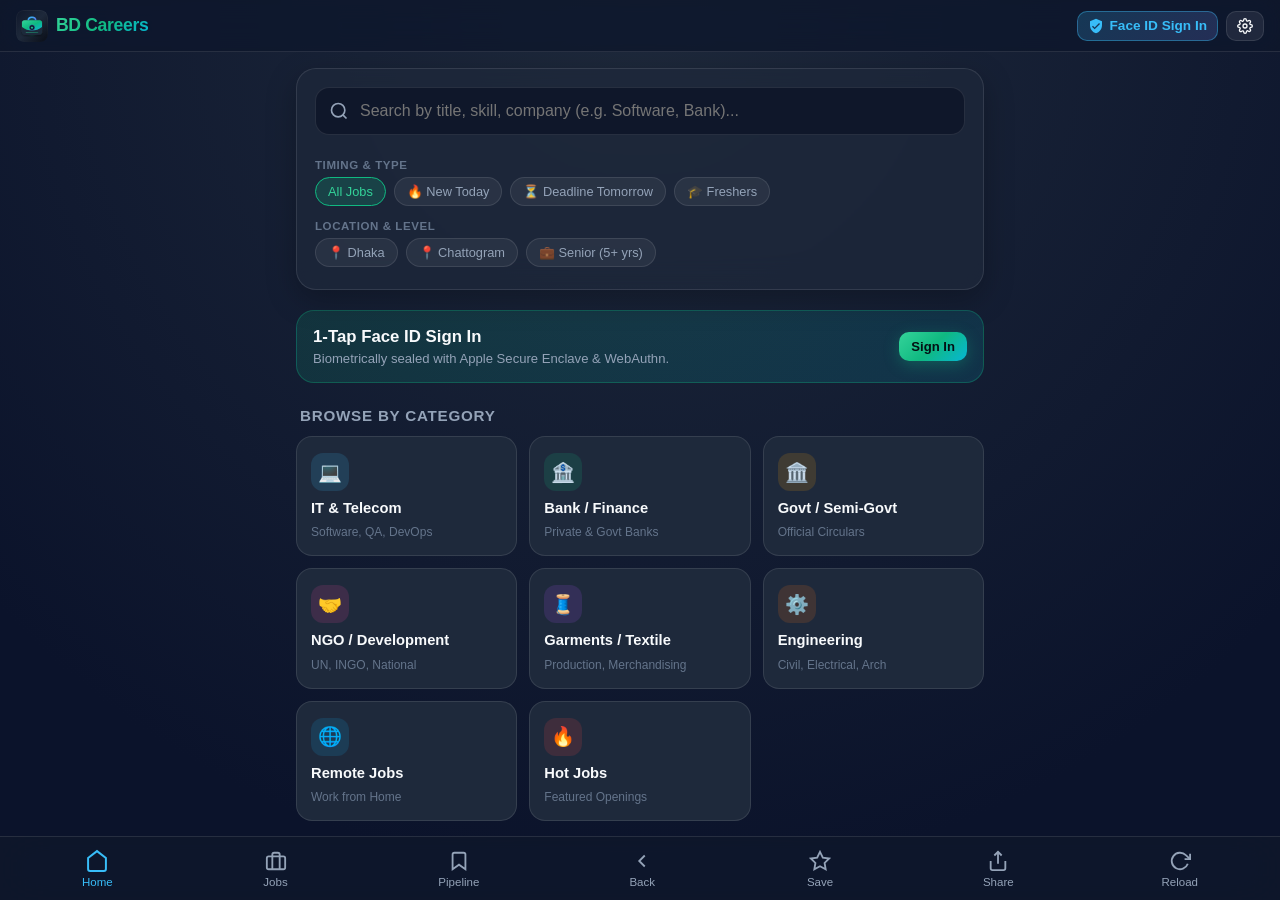
==== commit dcda6921: "fix(login): enable Direct 1st-Party Navigation mode on iOS to fix third-party iframe cookie blocking" ====
--- a/index.html
+++ b/index.html
@@ -62,17 +62,17 @@
     <!-- Top Navigation Header -->
     <header class="app-header">
       <div class="header-left">
-        <div class="app-brand-badge" onclick="window.appController.switchView('launchpad')">
+        <div class="app-brand-badge" onclick="window.viewRouter.navigate('launchpad')">
           <img src="./icons/favicon.svg" alt="BD Careers" class="brand-logo-small">
           <span class="brand-title">BD Careers</span>
         </div>
       </div>
       <div class="header-right">
-        <button class="header-btn header-btn-passkey" onclick="window.bdjobsAuthBridge.handle1TapPasskeyLogin()">
-          <svg viewBox="0 0 24 24" width="16" height="16" fill="currentColor">
+        <button class="header-btn header-btn-passkey" id="header-auth-btn" onclick="window.bdjobsAuthBridge.handle1TapPasskeyLogin()">
+          <svg viewBox="0 0 24 24" width="16" height="16" fill="currentColor" id="header-auth-icon">
             <path d="M12 1L3 5v6c0 5.55 3.84 10.74 9 12 5.16-1.26 9-6.45 9-12V5l-9-4zm-2 16l-4-4 1.41-1.41L10 14.17l6.59-6.59L18 9l-8 8z"/>
           </svg>
-          <span>Face ID Sign In</span>
+          <span id="header-auth-text">Face ID Sign In</span>
         </button>
         <button class="header-btn" onclick="openSecuritySettingsModal()" title="Settings & Security">
           <svg viewBox="0 0 24 24" width="16" height="16" fill="none" stroke="currentColor" stroke-width="2">
@@ -126,13 +126,13 @@
           </div>
         </div>
 
-        <!-- Passkey 1-Tap Login Hero Card -->
-        <div class="quick-hub-banner">
+        <!-- Passkey 1-Tap Login Hero Card (Reactive) -->
+        <div class="quick-hub-banner" id="launchpad-auth-card">
           <div class="banner-text">
-            <h3>1-Tap Face ID Sign In</h3>
-            <p>Biometrically sealed with Apple Secure Enclave & WebAuthn.</p>
-          </div>
-          <button class="btn btn-sm btn-primary" onclick="window.bdjobsAuthBridge.handle1TapPasskeyLogin()">
+            <h3 id="launchpad-auth-title">1-Tap Face ID Sign In</h3>
+            <p id="launchpad-auth-sub">Biometrically sealed with Apple Secure Enclave & WebAuthn.</p>
+          </div>
+          <button class="btn btn-sm btn-primary" id="launchpad-auth-btn" onclick="window.bdjobsAuthBridge.handle1TapPasskeyLogin()">
             <span>Sign In</span>
           </button>
         </div>
@@ -219,23 +219,23 @@
 
         <!-- Pipeline Status Tabs -->
         <div class="pipeline-tabs">
-          <button class="pipeline-tab active" id="tab-all" onclick="window.appController.filterPipelineTab('all')">All</button>
-          <button class="pipeline-tab" id="tab-saved" onclick="window.appController.filterPipelineTab('saved')">📁 Saved</button>
-          <button class="pipeline-tab" id="tab-applied" onclick="window.appController.filterPipelineTab('applied')">📝 Applied</button>
-          <button class="pipeline-tab" id="tab-interview" onclick="window.appController.filterPipelineTab('interview')">💬 Interview</button>
-          <button class="pipeline-tab" id="tab-offer" onclick="window.appController.filterPipelineTab('offer')">🎉 Offer</button>
-          <button class="pipeline-tab" id="tab-archived" onclick="window.appController.filterPipelineTab('archived')">📦 Archived</button>
+          <button class="pipeline-tab active" id="tab-all" onclick="window.pipelineUI.setFilter('all')">All</button>
+          <button class="pipeline-tab" id="tab-saved" onclick="window.pipelineUI.setFilter('saved')">📁 Saved</button>
+          <button class="pipeline-tab" id="tab-applied" onclick="window.pipelineUI.setFilter('applied')">📝 Applied</button>
+          <button class="pipeline-tab" id="tab-interview" onclick="window.pipelineUI.setFilter('interview')">💬 Interview</button>
+          <button class="pipeline-tab" id="tab-offer" onclick="window.pipelineUI.setFilter('offer')">🎉 Offer</button>
+          <button class="pipeline-tab" id="tab-archived" onclick="window.pipelineUI.setFilter('archived')">📦 Archived</button>
         </div>
 
         <div id="bookmarks-list-container" class="bookmarks-list">
-          <!-- Populated by app.js -->
+          <!-- Populated by pipeline.js -->
         </div>
       </section>
     </main>
 
     <!-- iOS Bottom Navigation Dock -->
     <nav class="bottom-dock">
-      <button class="dock-btn active" id="dock-btn-home" onclick="window.appController.switchView('launchpad')">
+      <button class="dock-btn active" id="dock-btn-home" onclick="window.viewRouter.navigate('launchpad')">
         <svg viewBox="0 0 24 24" width="22" height="22" fill="none" stroke="currentColor" stroke-width="2">
           <path d="M3 9l9-7 9 7v11a2 2 0 0 1-2 2H5a2 2 0 0 1-2-2z"></path>
         </svg>
@@ -250,7 +250,7 @@
         <span>Jobs</span>
       </button>
 
-      <button class="dock-btn" id="dock-btn-bookmarks" onclick="window.appController.switchView('bookmarks')">
+      <button class="dock-btn" id="dock-btn-bookmarks" onclick="window.viewRouter.navigate('bookmarks')">
         <svg viewBox="0 0 24 24" width="22" height="22" fill="none" stroke="currentColor" stroke-width="2">
           <path d="M19 21l-7-5-7 5V5a2 2 0 0 1 2-2h10a2 2 0 0 1 2 2z"></path>
         </svg>
@@ -329,15 +329,24 @@
   <div id="security-settings-modal" class="modal-overlay hidden">
     <div class="modal-card">
       <div class="modal-header">
-        <h3 class="modal-title">Security & Passkeys</h3>
+        <h3 class="modal-title">Settings & Security</h3>
         <button class="modal-close" onclick="closeSecuritySettingsModal()">✕</button>
       </div>
 
       <div class="form-group">
         <label class="form-label">Biometric Status</label>
-        <div id="passkey-status-badge" style="font-size: 0.9rem; color: #34D399; margin-bottom: 12px;">
+        <div id="passkey-status-badge" style="font-size: 0.9rem; color: #34D399; margin-bottom: 8px;">
           <span class="status-dot green"></span> Ready
         </div>
+      </div>
+
+      <div class="form-group">
+        <label class="form-label">Browsing & Cookie Mode</label>
+        <select id="navigation-mode-select" class="form-select" onchange="changeNavigationMode(this.value)">
+          <option value="direct" selected>🚀 Direct 1st-Party Mode (Fixes Logins & Cookies)</option>
+          <option value="embedded">📋 In-App Embedded Frame</option>
+        </select>
+        <span class="form-hint">Direct mode allows iOS Safari to save BDJobs session cookies, Google sign-in, and auto-fills.</span>
       </div>
 
       <div class="form-group">
@@ -364,10 +373,13 @@
         <button class="btn btn-outline btn-full" onclick="toggleAppLock()">
           <span id="app-lock-toggle-label">🔒 Enable App Lock</span>
         </button>
+        <button class="btn btn-outline btn-full" style="color: #F87171; border-color: rgba(239, 68, 68, 0.3);" onclick="window.bdjobsAuthBridge.signOut(); closeSecuritySettingsModal();">
+          🚪 Lock / Sign Out Session
+        </button>
       </div>
 
       <p class="form-hint" style="text-align: center;">
-        BD Career Hub PWA v1.1.0 • Open Source iOS Client
+        BD Career Hub PWA v1.2.0 • Open Source iOS Client
       </p>
     </div>
   </div>
@@ -430,7 +442,16 @@
     </div>
   </div>
 
-  <!-- Scripts -->
+  <!-- Modular Scripts Architecture -->
+  <script src="./js/core/event-bus.js"></script>
+  <script src="./js/core/store.js"></script>
+  <script src="./js/services/storage.service.js"></script>
+  <script src="./js/services/crypto.service.js"></script>
+  <script src="./js/services/passkey.service.js"></script>
+  <script src="./js/services/auth-bridge.service.js"></script>
+  <script src="./js/ui/notifications.js"></script>
+  <script src="./js/ui/router.js"></script>
+  <script src="./js/ui/pipeline.js"></script>
   <script src="./js/passkey.js"></script>
   <script src="./js/auth-bridge.js"></script>
   <script src="./js/app.js"></script>
@@ -470,14 +491,25 @@
       if (select) {
         select.value = String(settings.autoLockMinutes ?? 5);
       }
+      const navSelect = document.getElementById('navigation-mode-select');
+      if (navSelect) {
+        navSelect.value = settings.directNavigationMode !== false ? 'direct' : 'embedded';
+      }
       window.bdjobsAuthBridge?.refreshUIState();
+    }
+
+    function changeNavigationMode(val) {
+      const settings = window.passkeyManager.getSettings();
+      settings.directNavigationMode = (val === 'direct');
+      window.passkeyManager.saveSettings(settings);
+      window.notificationEngine.show(val === 'direct' ? '🚀 Direct 1st-Party Mode active (Recommended)' : '📋 In-App Embedded Frame active', 'info');
     }
 
     function changeAutoLockTimer(val) {
       const settings = window.passkeyManager.getSettings();
       settings.autoLockMinutes = parseInt(val, 10);
       window.passkeyManager.saveSettings(settings);
-      window.bdjobsAuthBridge?.showToast('Auto-lock timer updated', 'info');
+      window.notificationEngine.show('Auto-lock timer updated', 'info');
     }
 
     async function toggleAppLock() {
@@ -489,14 +521,14 @@
           }
           settings.appLockEnabled = true;
           window.passkeyManager.saveSettings(settings);
-          window.bdjobsAuthBridge?.showToast('App Lock enabled with Face ID', 'success');
+          window.notificationEngine.show('App Lock enabled with Face ID', 'success');
         } catch (e) {
-          window.bdjobsAuthBridge?.showToast('Failed to enable Face ID Lock', 'error');
+          window.notificationEngine.show('Failed to enable Face ID Lock', 'error');
         }
       } else {
         settings.appLockEnabled = false;
         window.passkeyManager.saveSettings(settings);
-        window.bdjobsAuthBridge?.showToast('App Lock disabled', 'info');
+        window.notificationEngine.show('App Lock disabled', 'info');
       }
       updateSettingsUI();
     }
@@ -505,7 +537,7 @@
       const pin = prompt('Enter a 4 to 6-digit security PIN for Face ID backup:');
       if (pin && pin.length >= 4) {
         await window.passkeyManager.setSecurityPIN(pin);
-        window.bdjobsAuthBridge?.showToast('Security PIN configured successfully', 'success');
+        window.notificationEngine.show('Security PIN configured successfully', 'success');
       }
     }
 
@@ -520,10 +552,10 @@
       try {
         const result = await window.passkeyManager.authenticatePasskey('Test Face ID / Passkey');
         if (result.success) {
-          window.bdjobsAuthBridge?.showToast('🎉 Face ID verification successful!', 'success');
+          window.notificationEngine.show('🎉 Face ID verification successful!', 'success');
         }
       } catch (e) {
-        window.bdjobsAuthBridge?.showToast(e.message || 'Verification cancelled', 'error');
+        window.notificationEngine.show(e.message || 'Verification cancelled', 'error');
       }
     }
 
--- a/css/app.css
+++ b/css/app.css
@@ -159,6 +159,13 @@
   color: #38BDF8;
 }
 
+.header-btn-passkey.authenticated-active {
+  background: linear-gradient(135deg, rgba(16, 185, 129, 0.25) 0%, rgba(6, 182, 212, 0.25) 100%);
+  border-color: rgba(16, 185, 129, 0.6);
+  color: #34D399;
+  box-shadow: 0 0 12px rgba(16, 185, 129, 0.25);
+}
+
 /* ==========================================================
    Main View Containers (Launchpad & Smart Portal View)
    ========================================================== */
@@ -263,7 +270,7 @@
   color: #38BDF8;
 }
 
-/* Filter Groups (Timing, Location, Experience) */
+/* Filter Groups */
 .filter-group-title {
   font-size: 0.72rem;
   font-weight: 600;
@@ -504,7 +511,7 @@
   transform: scale(1.08);
 }
 
-/* Install PWA Prompt Banner (For Mobile Safari non-standalone) */
+/* Install PWA Prompt Banner */
 .ios-install-banner {
   background: rgba(30, 41, 59, 0.9);
   backdrop-filter: blur(16px);
@@ -578,9 +585,7 @@
   width: 100%;
 }
 
-/* ==========================================================
-   Application Pipeline & Bookmarks with Notes
-   ========================================================== */
+/* Pipeline & Bookmarks */
 .pipeline-tabs {
   display: flex;
   gap: 6px;
@@ -649,7 +654,6 @@
   color: var(--text-sub);
 }
 
-/* Status Badges */
 .status-tag-select {
   background: #0F172A;
   color: #34D399;
